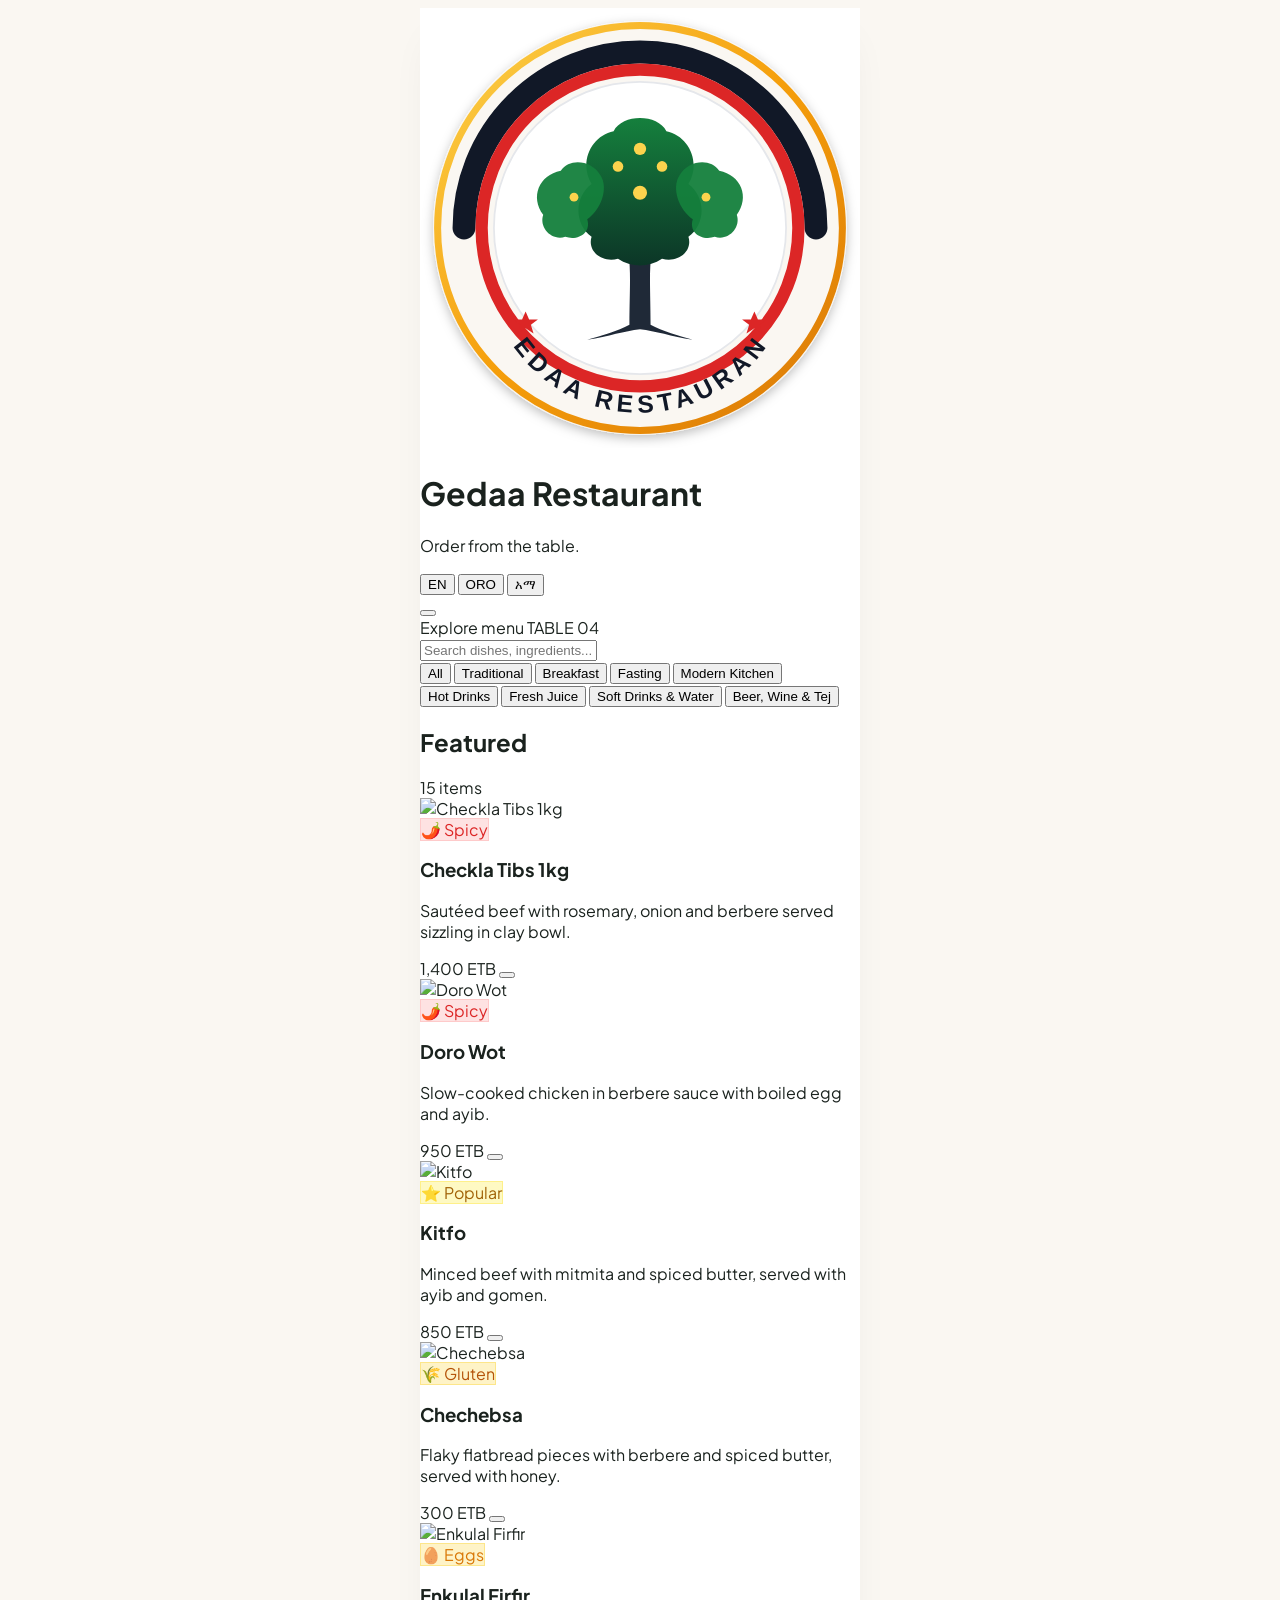
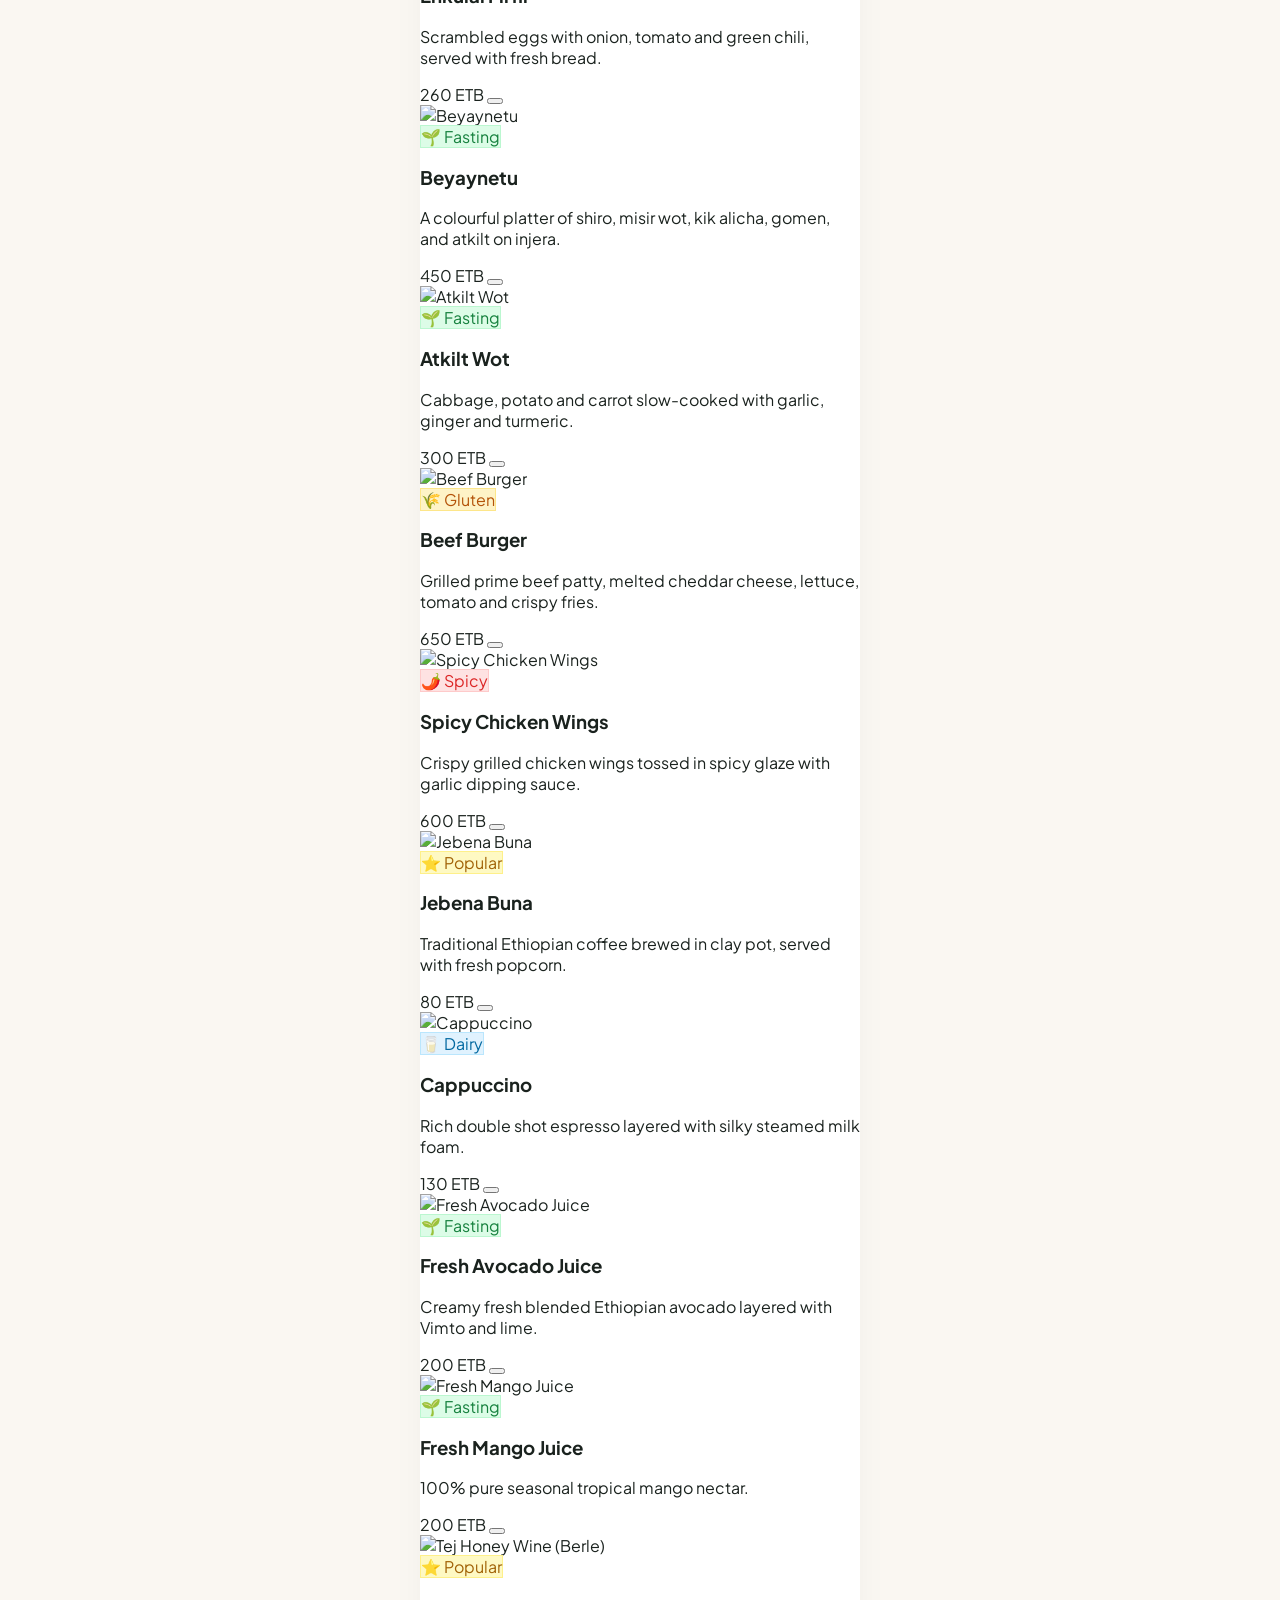
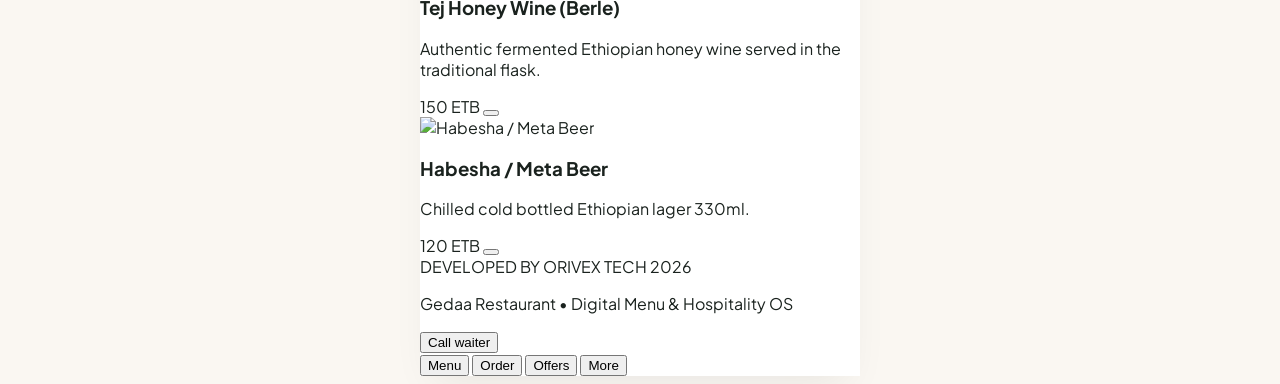
==== index.html @ 2286b6e9 "Add files via upload" ====
<!DOCTYPE html>
<html lang="en">
<head>
  <meta charset="UTF-8">
  <meta name="viewport" content="width=device-width, initial-scale=1.0, maximum-scale=1.0, user-scalable=no">
  <title>Gedaa Restaurant — Digital QR Menu</title>
  
  <!-- Favicon with Oromo Gedaa Symbol -->
  <link rel="icon" type="image/svg+xml" href="gedaa_logo.svg">

  <!-- Tailwind CSS CDN -->
  <script src="https://cdn.tailwindcss.com"></script>
  <script>
    tailwind.config = {
      theme: {
        extend: {
          colors: {
            forest: {
              DEFAULT: '#0c3627',
              light: '#134e38',
              dark: '#08251a',
              subtle: '#eaf4ee'
            },
            cream: {
              DEFAULT: '#faf7f2',
              card: '#ffffff',
              border: '#ede8e1'
            },
            gold: '#d4a373'
          }
        }
      }
    }
  </script>
  
  <!-- Lucide Icons -->
  <script src="https://unpkg.com/lucide@latest"></script>
  
  <!-- Custom Styles -->
  <link rel="stylesheet" href="styles.css">
</head>
<body class="bg-stone-100 min-h-screen text-stone-900 pb-12 selection:bg-emerald-200">

  <!-- Main Customer Mobile-First Frame -->
  <main id="app-root" class="min-h-screen">
    <!-- Rendered dynamically by JavaScript -->
  </main>

  <!-- Application Logic & Sanitizer -->
  <script src="app.js"></script>

  <!-- View Rendering Script -->
  <script>
    function renderApp() {
      const root = document.getElementById("app-root");
      const state = window.appState;
      const cartCount = getCartCount();

      root.innerHTML = `
        <div class="mobile-frame-container border-x border-stone-200">
          
          <!-- Top App Header with Oromo Gadaa Logo -->
          <div class="bg-forest text-white px-4 pt-4 pb-3 shadow-sm">
            <div class="flex items-center justify-between mb-3">
              <!-- Gedaa Restaurant Brand & Oromo Gadaa Symbol -->
              <div class="flex items-center gap-3">
                <div class="w-12 h-12 rounded-2xl overflow-hidden bg-white p-0.5 border-2 border-amber-400 shadow-md flex-shrink-0">
                  <img src="gedaa_logo.svg" alt="Oromo Gadaa Symbol" class="w-full h-full object-contain">
                </div>
                <div>
                  <h1 class="font-black text-lg leading-tight text-white tracking-tight">${escapeHtml(t("restaurantName"))}</h1>
                  <p class="text-emerald-200 text-xs font-medium">${escapeHtml(t("restaurantSubtitle"))}</p>
                </div>
              </div>

              <!-- Top Actions: Language Pill (EN | ORO | አማ) + Cart -->
              <div class="flex items-center gap-2">
                <div class="flex items-center bg-forest-dark border border-emerald-800/80 rounded-full p-1 text-[10px] font-extrabold">
                  <button onclick="setLanguage('en')" class="px-2 py-0.5 rounded-full ${state.lang === 'en' ? 'bg-emerald-600 text-white' : 'text-emerald-300'}">EN</button>
                  <button onclick="setLanguage('om')" class="px-2 py-0.5 rounded-full ${state.lang === 'om' ? 'bg-emerald-600 text-white' : 'text-emerald-300'}">ORO</button>
                  <button onclick="setLanguage('am')" class="px-2 py-0.5 rounded-full ${state.lang === 'am' ? 'bg-emerald-600 text-white' : 'text-emerald-300'}">አማ</button>
                </div>
                <button onclick="switchTab('order')" class="relative p-2 rounded-xl bg-forest-dark/80 text-emerald-200 hover:text-white border border-emerald-800">
                  <i data-lucide="shopping-bag" class="w-5 h-5"></i>
                  ${cartCount > 0 ? `<span class="absolute -top-1 -right-1 bg-amber-400 text-stone-900 font-extrabold text-[10px] w-4 h-4 rounded-full flex items-center justify-center">${cartCount}</span>` : ''}
                </button>
              </div>
            </div>

            <!-- Explore Menu Banner / Dropdown Pill -->
            <div class="flex items-center justify-between bg-forest-light/60 rounded-xl px-3 py-1.5 text-xs text-emerald-100 mb-3">
              <span class="flex items-center gap-1.5 font-medium">
                <i data-lucide="utensils" class="w-3.5 h-3.5 text-amber-300"></i>
                ${escapeHtml(t("exploreMenu"))}
              </span>
              <span class="text-[11px] bg-emerald-800/80 px-2 py-0.5 rounded-full font-semibold text-emerald-200">
                ${escapeHtml(t("tableLabel"))}
              </span>
            </div>

            <!-- Instant Search Bar -->
            <div class="relative">
              <i data-lucide="search" class="w-4 h-4 absolute left-3 top-1/2 -translate-y-1/2 text-stone-400"></i>
              <input type="text" 
                value="${escapeHtml(state.searchQuery)}" 
                oninput="window.appState.searchQuery = this.value; renderApp();"
                placeholder="${escapeHtml(t("searchPlaceholder"))}" 
                class="w-full bg-white text-stone-800 pl-9 pr-4 py-2.5 rounded-xl text-xs placeholder-stone-400 focus:outline-none focus:ring-2 focus:ring-emerald-400 shadow-sm font-medium">
            </div>
          </div>

          <!-- Main Content Tab Area -->
          <div class="p-4 pb-28">
            ${
              state.currentTab === "menu" ? renderMenuTabContent() :
              state.currentTab === "order" ? renderOrderTabContent() :
              state.currentTab === "offers" ? renderOffersTabContent() :
              renderMoreTabContent()
            }
          </div>

          <!-- Floating "Call Waiter" Button -->
          <div class="fixed bottom-20 right-4 z-30 max-w-[440px] pointer-events-none">
            <button id="callWaiterBtn" onclick="triggerCallWaiter()" 
              class="pointer-events-auto bg-forest hover:bg-forest-dark text-white px-4 py-2.5 rounded-full shadow-xl flex items-center gap-2 text-xs font-bold border-2 border-emerald-500/30 transition-transform active:scale-95">
              <i data-lucide="phone-call" class="w-4 h-4 text-emerald-300"></i>
              <span>${escapeHtml(t("callWaiter"))}</span>
            </button>
          </div>

          <!-- Fixed Bottom Navigation Bar -->
          <nav class="fixed bottom-0 left-0 right-0 z-40 bg-white border-t border-stone-200 shadow-lg">
            <div class="max-w-[440px] mx-auto flex items-center justify-around py-2">
              <button onclick="switchTab('menu')" class="flex flex-col items-center gap-1 py-1 px-3 ${state.currentTab === 'menu' ? 'text-forest font-bold' : 'text-stone-400 font-medium'}">
                <i data-lucide="book-open" class="w-5 h-5"></i>
                <span class="text-[11px]">${escapeHtml(t("menu"))}</span>
              </button>

              <button onclick="switchTab('order')" class="relative flex flex-col items-center gap-1 py-1 px-3 ${state.currentTab === 'order' ? 'text-forest font-bold' : 'text-stone-400 font-medium'}">
                <i data-lucide="shopping-bag" class="w-5 h-5"></i>
                ${cartCount > 0 ? `<span class="absolute top-0 right-2 bg-emerald-600 text-white font-bold text-[10px] w-4 h-4 rounded-full flex items-center justify-center">${cartCount}</span>` : ''}
                <span class="text-[11px]">${escapeHtml(t("order"))}</span>
              </button>

              <button onclick="switchTab('offers')" class="flex flex-col items-center gap-1 py-1 px-3 ${state.currentTab === 'offers' ? 'text-forest font-bold' : 'text-stone-400 font-medium'}">
                <i data-lucide="tag" class="w-5 h-5"></i>
                <span class="text-[11px]">${escapeHtml(t("offers"))}</span>
              </button>

              <button onclick="switchTab('more')" class="flex flex-col items-center gap-1 py-1 px-3 ${state.currentTab === 'more' ? 'text-forest font-bold' : 'text-stone-400 font-medium'}">
                <i data-lucide="more-horizontal" class="w-5 h-5"></i>
                <span class="text-[11px]">${escapeHtml(t("more"))}</span>
              </button>
            </div>
          </nav>
        </div>
      `;

      if (window.lucide) {
        lucide.createIcons();
      }
    }

    // TAB 1: MENU ITEMS & CATEGORIES (With XSS Sanitization)
    function renderMenuTabContent() {
      const state = window.appState;
      let dishes = state.dishes || [];

      if (state.selectedCategory !== "all") {
        dishes = dishes.filter(item => item.category === state.selectedCategory);
      }
      if (state.searchQuery.trim() !== "") {
        const q = state.searchQuery.toLowerCase();
        dishes = dishes.filter(item => {
          const tEn = (item.title_en || item.titleEn || '').toLowerCase();
          const tAm = (item.title_am || item.titleAm || '');
          const dEn = (item.desc_en || item.descEn || '').toLowerCase();
          const dAm = (item.desc_am || item.descAm || '');
          return tEn.includes(q) || tAm.includes(q) || dEn.includes(q) || dAm.includes(q);
        });
      }

      return `
        <!-- Categories Horizontal Scroll -->
        <div class="flex items-center gap-2 overflow-x-auto no-scrollbar -mx-4 px-4 pb-3 mb-3 pt-1">
          ${CATEGORIES.map(cat => {
            const isSelected = state.selectedCategory === cat.id;
            const catName = state.lang === 'am' ? cat.nameAm : (state.lang === 'om' ? (cat.nameOm || cat.nameEn) : cat.nameEn);
            const safeCatId = escapeHtml(cat.id);
            return `
              <button onclick="setCategory('${safeCatId}')" 
                class="flex items-center gap-1.5 px-3 py-2 rounded-xl text-xs font-semibold whitespace-nowrap transition-all flex-shrink-0 ${
                  isSelected 
                    ? 'bg-forest text-white shadow-sm ring-1 ring-forest' 
                    : 'bg-white text-stone-600 border border-stone-200/90 hover:bg-stone-50'
                }">
                <i data-lucide="${escapeHtml(cat.icon)}" class="w-3.5 h-3.5"></i>
                <span>${escapeHtml(catName)}</span>
              </button>
            `;
          }).join("")}
        </div>

        <!-- Featured Section Header -->
        ${state.selectedCategory === 'all' && !state.searchQuery ? `
          <div class="flex items-center justify-between mb-3 mt-1">
            <h2 class="text-sm font-extrabold text-stone-800 tracking-tight flex items-center gap-1.5">
              <span class="w-2 h-2 rounded-full bg-amber-500"></span>
              ${escapeHtml(t("featured"))}
            </h2>
            <span class="text-[11px] text-stone-400 font-medium">${dishes.length} items</span>
          </div>
        ` : ''}

        <!-- Dish Cards List -->
        <div class="space-y-3.5">
          ${dishes.map(item => {
            const qty = state.cart[item.id] || 0;
            const title = getItemTranslation(item, "title");
            const desc = getItemTranslation(item, "desc");
            const isSoldOut = item.is_available === false || item.is_available === 0;
            const safeId = escapeHtml(item.id);
            const safeTitle = escapeHtml(title);
            const safeDesc = escapeHtml(desc);
            const safeImage = sanitizeUrl(item.image);

            return `
              <div class="bg-white rounded-2xl p-3.5 border border-stone-200/80 shadow-[0_2px_8px_rgba(0,0,0,0.04)] flex gap-3.5 items-start ${isSoldOut ? 'opacity-60 grayscale' : ''}">
                <div class="relative w-24 h-24 flex-shrink-0 rounded-xl overflow-hidden bg-stone-100 border border-stone-100">
                  <img src="${safeImage}" alt="${safeTitle}" loading="lazy" referrerpolicy="no-referrer" onerror="this.onerror=null; this.src='https://images.unsplash.com/photo-1546069901-ba9599a7e63c?w=600&auto=format&fit=crop&q=80';" class="w-full h-full object-cover">
                  ${isSoldOut ? `<span class="absolute inset-0 bg-black/60 text-white font-bold text-[10px] flex items-center justify-center">${escapeHtml(t("soldOut"))}</span>` : ''}
                </div>

                <div class="flex-1 min-w-0">
                  <div class="flex flex-wrap gap-1 mb-1">
                    ${(item.badges || []).map(b => {
                      if (b === 'spicy') return `<span class="badge-spicy text-[10px] font-bold px-1.5 py-0.5 rounded-md">🌶️ Spicy</span>`;
                      if (b === 'gluten') return `<span class="badge-gluten text-[10px] font-bold px-1.5 py-0.5 rounded-md">🌾 Gluten</span>`;
                      if (b === 'fasting') return `<span class="badge-fasting text-[10px] font-bold px-1.5 py-0.5 rounded-md">🌱 Fasting</span>`;
                      if (b === 'dairy') return `<span class="badge-dairy text-[10px] font-bold px-1.5 py-0.5 rounded-md">🥛 Dairy</span>`;
                      if (b === 'popular') return `<span class="badge-popular text-[10px] font-bold px-1.5 py-0.5 rounded-md">⭐ Popular</span>`;
                      if (b === 'eggs') return `<span class="badge-eggs text-[10px] font-bold px-1.5 py-0.5 rounded-md">🥚 Eggs</span>`;
                      return '';
                    }).join("")}
                  </div>

                  <h3 class="font-bold text-stone-900 text-sm leading-snug line-clamp-1 mb-0.5">${safeTitle}</h3>
                  <p class="text-[11px] text-stone-500 line-clamp-2 leading-relaxed mb-2.5 font-normal">${safeDesc}</p>

                  <div class="flex items-center justify-between mt-auto pt-1 border-t border-stone-100">
                    <span class="font-extrabold text-stone-900 text-sm">
                      ${Number(item.price).toLocaleString()} <span class="text-[11px] font-medium text-stone-500">${escapeHtml(t("currency"))}</span>
                    </span>

                    ${
                      isSoldOut ? `
                        <span class="text-[11px] font-bold text-rose-600 bg-rose-50 px-2 py-0.5 rounded-lg border border-rose-200">${escapeHtml(t("soldOut"))}</span>
                      ` : qty > 0 ? `
                        <div class="flex items-center bg-stone-100 rounded-lg p-0.5 border border-stone-200">
                          <button onclick="removeFromCart('${safeId}')" class="w-6 h-6 flex items-center justify-center rounded-md bg-white text-stone-800 shadow-xs font-bold text-xs hover:bg-stone-50">-</button>
                          <span class="w-6 text-center text-xs font-extrabold text-stone-900">${qty}</span>
                          <button onclick="addToCart('${safeId}')" class="w-6 h-6 flex items-center justify-center rounded-md bg-forest text-white shadow-xs font-bold text-xs hover:bg-forest-dark">+</button>
                        </div>
                      ` : `
                        <button onclick="addToCart('${safeId}')" 
                          class="w-8 h-8 rounded-xl bg-forest hover:bg-forest-dark text-white flex items-center justify-center shadow-sm transition-transform active:scale-95">
                          <i data-lucide="plus" class="w-4 h-4"></i>
                        </button>
                      `
                    }
                  </div>
                </div>
              </div>
            `;
          }).join("")}

          ${dishes.length === 0 ? `
            <div class="text-center py-12 text-stone-400">
              <i data-lucide="search-x" class="w-10 h-10 mx-auto mb-2 text-stone-300"></i>
              <p class="text-xs font-medium">No dishes match your search.</p>
            </div>
          ` : ''}
        </div>

        <!-- Fitted Green Footage / Footer -->
        <div class="mt-8 -mx-4 -mb-4 px-4 py-5 bg-forest text-white text-center border-t-2 border-amber-400/40 shadow-inner">
          <div class="flex items-center justify-center gap-2">
            <span class="w-2 h-2 rounded-full bg-amber-400"></span>
            <span class="text-xs font-black tracking-widest text-white uppercase">
              DEVELOPED BY ORIVEX TECH 2026
            </span>
            <span class="w-2 h-2 rounded-full bg-amber-400"></span>
          </div>
          <p class="text-[10px] text-emerald-200/90 font-medium mt-1">Gedaa Restaurant • Digital Menu & Hospitality OS</p>
        </div>
      `;
    }

    // TAB 2: ORDER & BILL CHECKOUT SCREEN
    function renderOrderTabContent() {
      const state = window.appState;
      const cartCount = getCartCount();
      const { subtotal, serviceCharge, vat, total } = calculateBill();

      if (cartCount === 0) {
        return `
          <div class="text-center py-16 px-4">
            <div class="w-20 h-20 bg-stone-100 rounded-full flex items-center justify-center mx-auto mb-4 text-stone-400">
              <i data-lucide="shopping-bag" class="w-10 h-10"></i>
            </div>
            <h3 class="text-base font-bold text-stone-800 mb-1">${escapeHtml(t("yourCartEmpty"))}</h3>
            <p class="text-xs text-stone-500 mb-6 max-w-xs mx-auto">${escapeHtml(t("addDishPrompt"))}</p>
            <button onclick="switchTab('menu')" class="bg-forest hover:bg-forest-dark text-white text-xs font-bold px-6 py-3 rounded-xl shadow-md transition-all">
              ${escapeHtml(t("browseMenu"))}
            </button>
          </div>
        `;
      }

      return `
        <div class="space-y-4">
          <div class="flex items-center justify-between pb-2 border-b border-stone-200">
            <h2 class="text-base font-extrabold text-stone-900">${escapeHtml(t("order"))}</h2>
            <span class="text-xs font-semibold text-emerald-800 bg-emerald-50 px-2 py-0.5 rounded-full border border-emerald-200">
              ${escapeHtml(t("tableLabel"))} • ${cartCount} items
            </span>
          </div>

          <!-- Order Items List -->
          <div class="space-y-2.5">
            ${Object.entries(state.cart).map(([id, qty]) => {
              const item = state.dishes.find(m => m.id === id);
              if (!item) return '';
              const title = getItemTranslation(item, "title");
              const safeTitle = escapeHtml(title);
              const safeImage = sanitizeUrl(item.image);
              const safeId = escapeHtml(item.id);

              return `
                <div class="bg-white rounded-2xl p-3 border border-stone-200 flex items-center gap-3">
                  <img src="${safeImage}" alt="${safeTitle}" loading="lazy" referrerpolicy="no-referrer" onerror="this.onerror=null; this.src='https://images.unsplash.com/photo-1546069901-ba9599a7e63c?w=600&auto=format&fit=crop&q=80';" class="w-14 h-14 rounded-xl object-cover">
                  <div class="flex-1 min-w-0">
                    <h4 class="font-bold text-xs text-stone-900 line-clamp-1">${safeTitle}</h4>
                    <p class="text-[11px] text-stone-500">${Number(item.price).toLocaleString()} ${escapeHtml(t("currency"))}</p>
                  </div>
                  <div class="flex items-center bg-stone-100 rounded-lg p-0.5 border border-stone-200">
                    <button onclick="removeFromCart('${safeId}')" class="w-6 h-6 flex items-center justify-center rounded-md bg-white text-stone-800 font-bold text-xs">-</button>
                    <span class="w-6 text-center text-xs font-extrabold text-stone-900">${qty}</span>
                    <button onclick="addToCart('${safeId}')" class="w-6 h-6 flex items-center justify-center rounded-md bg-forest text-white font-bold text-xs">+</button>
                  </div>
                </div>
              `;
            }).join("")}
          </div>

          <!-- Bill Calculation Breakdown -->
          <div class="bg-white rounded-2xl p-4 border border-stone-200 space-y-2 text-xs">
            <div class="flex justify-between text-stone-600">
              <span>${escapeHtml(t("subtotal"))}</span>
              <span class="font-semibold text-stone-800">${subtotal.toLocaleString()} ${escapeHtml(t("currency"))}</span>
            </div>
            <div class="flex justify-between text-stone-600">
              <span>${escapeHtml(t("serviceCharge"))}</span>
              <span class="font-semibold text-stone-800">${serviceCharge.toLocaleString()} ${escapeHtml(t("currency"))}</span>
            </div>
            <div class="flex justify-between text-stone-600 pb-2 border-b border-stone-100">
              <span>${escapeHtml(t("vat"))}</span>
              <span class="font-semibold text-stone-800">${vat.toLocaleString()} ${escapeHtml(t("currency"))}</span>
            </div>
            <div class="flex justify-between text-stone-900 font-extrabold text-sm pt-1">
              <span>${escapeHtml(t("total"))}</span>
              <span class="text-emerald-800 text-base">${total.toLocaleString()} ${escapeHtml(t("currency"))}</span>
            </div>
          </div>

          <!-- Dine in vs Takeaway Toggle -->
          <div class="bg-stone-100 p-1 rounded-xl flex gap-1 border border-stone-200">
            <button onclick="window.appState.orderType = 'dine_in'; renderApp();" 
              class="flex-1 py-2 text-xs font-bold rounded-lg flex items-center justify-center gap-1.5 transition-all ${
                state.orderType === 'dine_in' ? 'bg-forest text-white shadow-sm' : 'text-stone-600 hover:text-stone-900'
              }">
              <i data-lucide="utensils" class="w-3.5 h-3.5"></i>
              <span>${escapeHtml(t("dineIn"))}</span>
            </button>
            <button onclick="window.appState.orderType = 'takeaway'; renderApp();" 
              class="flex-1 py-2 text-xs font-bold rounded-lg flex items-center justify-center gap-1.5 transition-all ${
                state.orderType === 'takeaway' ? 'bg-forest text-white shadow-sm' : 'text-stone-600 hover:text-stone-900'
              }">
              <i data-lucide="shopping-bag" class="w-3.5 h-3.5"></i>
              <span>${escapeHtml(t("takeaway"))}</span>
            </button>
          </div>

          <!-- Customer Form -->
          <div class="bg-white rounded-2xl p-4 border border-stone-200 space-y-3">
            <div>
              <input type="text" 
                value="${escapeHtml(state.customerName)}"
                maxlength="100"
                oninput="window.appState.customerName = this.value"
                placeholder="${escapeHtml(t("yourName"))}" 
                class="w-full bg-stone-50 text-stone-800 px-3 py-2 rounded-xl text-xs border border-stone-200 focus:outline-none focus:ring-1 focus:ring-forest">
            </div>
            <div>
              <input type="tel" 
                value="${escapeHtml(state.customerPhone)}"
                maxlength="30"
                oninput="window.appState.customerPhone = this.value"
                placeholder="${escapeHtml(t("phone"))}" 
                class="w-full bg-stone-50 text-stone-800 px-3 py-2 rounded-xl text-xs border border-stone-200 focus:outline-none focus:ring-1 focus:ring-forest">
            </div>

            <!-- Notes & Timing Accordion -->
            <details class="text-xs pt-1">
              <summary class="font-semibold text-stone-700 cursor-pointer flex items-center justify-between text-[11px]">
                <span>${escapeHtml(t("noteCouponTiming"))}</span>
                <i data-lucide="chevron-down" class="w-3.5 h-3.5 text-stone-400"></i>
              </summary>
              <div class="pt-2 space-y-2">
                <textarea 
                  maxlength="500"
                  oninput="window.appState.orderNotes = this.value"
                  placeholder="${escapeHtml(t("specialInstructionsPlaceholder"))}" 
                  class="w-full bg-stone-50 text-stone-800 p-2 rounded-xl text-xs border border-stone-200 focus:outline-none focus:ring-1 focus:ring-forest h-16">${escapeHtml(state.orderNotes)}</textarea>
                <input type="text" 
                  maxlength="50"
                  value="${escapeHtml(state.couponCode)}"
                  oninput="window.appState.couponCode = this.value"
                  placeholder="${escapeHtml(t("couponPlaceholder"))}" 
                  class="w-full bg-stone-50 text-stone-800 px-3 py-2 rounded-xl text-xs border border-stone-200 focus:outline-none focus:ring-1 focus:ring-forest">
              </div>
            </details>
          </div>

          <!-- Place Order Sticky Action -->
          <div class="pt-2">
            <button onclick="placeOrder()" 
              class="w-full bg-forest hover:bg-forest-dark text-white font-extrabold text-sm py-3.5 px-4 rounded-2xl shadow-xl flex items-center justify-center gap-2 transition-transform active:scale-[0.98]">
              <i data-lucide="check-circle" class="w-4 h-4 text-emerald-400"></i>
              <span>${escapeHtml(t("placeOrder"))} • ${total.toLocaleString()} ${escapeHtml(t("currency"))}</span>
            </button>
          </div>
        </div>
      `;
    }

    // TAB 3: OFFERS
    function renderOffersTabContent() {
      return `
        <div class="py-12 px-4 text-center">
          <div class="w-16 h-16 bg-amber-50 rounded-2xl flex items-center justify-center mx-auto mb-3 text-amber-600 border border-amber-100">
            <i data-lucide="ticket-percent" class="w-8 h-8"></i>
          </div>
          <h3 class="text-base font-bold text-stone-800 mb-1">${escapeHtml(t("noOffersTitle"))}</h3>
          <p class="text-xs text-stone-500 mb-6">${escapeHtml(t("noOffersDesc"))}</p>
          <button onclick="switchTab('menu')" class="bg-forest text-white text-xs font-semibold px-5 py-2.5 rounded-xl shadow-sm">
            ${escapeHtml(t("browseMenu"))}
          </button>
        </div>
      `;
    }

    // TAB 4: MORE SCREEN
    function renderMoreTabContent() {
      const state = window.appState;
      return `
        <div class="space-y-4">
          <div class="bg-white rounded-2xl p-4 border border-stone-200 flex items-center gap-3">
            <div class="w-14 h-14 rounded-2xl overflow-hidden bg-white p-0.5 border border-stone-200 flex-shrink-0">
              <img src="gedaa_logo.svg" alt="Gedaa Logo" class="w-full h-full object-contain">
            </div>
            <div>
              <h3 class="font-extrabold text-stone-900 text-sm">${escapeHtml(t("restaurantName"))}</h3>
              <p class="text-[11px] text-stone-500">${escapeHtml(t("addressValue"))}</p>
            </div>
          </div>

          <div class="bg-white rounded-2xl p-4 border border-stone-200">
            <h4 class="text-[10px] font-bold text-stone-400 tracking-wider mb-2">ORDERS & ACTIVITY</h4>
            <div class="flex items-center justify-between py-1 cursor-pointer">
              <div>
                <p class="font-bold text-xs text-stone-800">${escapeHtml(t("orderHistory"))}</p>
                <p class="text-[11px] text-stone-400">${escapeHtml(t("orderHistoryDesc"))}</p>
              </div>
              <i data-lucide="chevron-right" class="w-4 h-4 text-stone-300"></i>
            </div>
          </div>

          <div class="bg-white rounded-2xl p-4 border border-stone-200 space-y-3">
            <h4 class="text-[10px] font-bold text-stone-400 tracking-wider">${escapeHtml(t("preferences"))}</h4>
            <div class="flex items-center justify-between py-1">
              <div>
                <p class="font-bold text-xs text-stone-800">${escapeHtml(t("language"))}</p>
                <p class="text-[11px] text-stone-400">${escapeHtml(t("languageDesc"))}</p>
              </div>
              <div class="flex items-center bg-stone-100 rounded-lg p-0.5 text-xs font-bold border border-stone-200">
                <button onclick="setLanguage('en')" class="px-2 py-0.5 rounded ${state.lang === 'en' ? 'bg-forest text-white' : 'text-stone-600'}">EN</button>
                <button onclick="setLanguage('om')" class="px-2 py-0.5 rounded ${state.lang === 'om' ? 'bg-forest text-white' : 'text-stone-600'}">ORO</button>
                <button onclick="setLanguage('am')" class="px-2 py-0.5 rounded ${state.lang === 'am' ? 'bg-forest text-white' : 'text-stone-600'}">አማ</button>
              </div>
            </div>
            <div class="flex items-center justify-between py-1 border-t border-stone-100 cursor-pointer">
              <div>
                <p class="font-bold text-xs text-stone-800">${escapeHtml(t("callRestaurant"))}</p>
                <p class="text-[11px] text-stone-400">${escapeHtml(t("callRestaurantDesc"))}</p>
              </div>
              <i data-lucide="phone" class="w-4 h-4 text-emerald-700"></i>
            </div>
          </div>

          <div class="bg-white rounded-2xl p-4 border border-stone-200 space-y-2.5">
            <h4 class="text-[10px] font-bold text-stone-400 tracking-wider">${escapeHtml(t("restaurantInfo"))}</h4>
            <div>
              <p class="font-bold text-xs text-stone-800">${escapeHtml(t("openingHours"))}</p>
              <p class="text-[11px] text-stone-500">${escapeHtml(t("openingHoursValue"))}</p>
            </div>
            <div class="pt-1 border-t border-stone-100">
              <p class="font-bold text-xs text-stone-800">${escapeHtml(t("addressDirections"))}</p>
              <p class="text-[11px] text-stone-500">${escapeHtml(t("addressValue"))}</p>
            </div>
          </div>

          <!-- Fitted Green Footage / Footer in More Screen -->
          <div class="mt-6 -mx-4 -mb-4 px-4 py-5 bg-forest text-white text-center border-t-2 border-amber-400/40 shadow-inner">
            <div class="flex items-center justify-center gap-2">
              <span class="w-2 h-2 rounded-full bg-amber-400"></span>
              <span class="text-xs font-black tracking-widest text-white uppercase">
                DEVELOPED BY ORIVEX TECH 2026
              </span>
              <span class="w-2 h-2 rounded-full bg-amber-400"></span>
            </div>
            <p class="text-[10px] text-emerald-200/90 font-medium mt-1">Bespoke Hospitality Engineering • Oromia, Ethiopia</p>
          </div>
        </div>
      `;
    }

    // Initial Load
    document.addEventListener("DOMContentLoaded", () => {
      renderApp();
    });
  </script>
</body>
</html>
---- styles.css ----
@import url('https://fonts.googleapis.com/css2?family=Noto+Sans+Ethiopic:wght@400;500;600;700&family=Plus+Jakarta+Sans:wght@400;500;600;700;800&display=swap');

:root {
  --primary-forest: #0c3627;
  --primary-forest-hover: #08271c;
  --accent-gold: #d4a373;
  --bg-cream: #faf7f2;
  --card-border: #ede8e1;
  --text-dark: #1a221e;
  --text-muted: #64746d;
}

body {
  font-family: 'Plus Jakarta Sans', 'Noto Sans Ethiopic', -apple-system, BlinkMacSystemFont, "Segoe UI", Roboto, sans-serif;
  background-color: var(--bg-cream);
  color: var(--text-dark);
  -webkit-font-smoothing: antialiased;
  -moz-osx-font-smoothing: grayscale;
}

/* Ethiopic Typography Enhancements */
[lang="am"] {
  font-family: 'Noto Sans Ethiopic', 'Plus Jakarta Sans', sans-serif;
  letter-spacing: 0.01em;
}

/* Custom Scrollbars */
.no-scrollbar::-webkit-scrollbar {
  display: none;
}
.no-scrollbar {
  -ms-overflow-style: none;
  scrollbar-width: none;
}

/* Badge Styles */
.badge-spicy {
  background-color: #fee2e2;
  color: #dc2626;
  border: 1px solid #fecaca;
}
.badge-gluten {
  background-color: #fef3c7;
  color: #b45309;
  border: 1px solid #fde68a;
}
.badge-fasting {
  background-color: #dcfce7;
  color: #15803d;
  border: 1px solid #bbf7d0;
}
.badge-dairy {
  background-color: #e0f2fe;
  color: #0369a1;
  border: 1px solid #bae6fd;
}
.badge-popular {
  background-color: #fef9c3;
  color: #a16207;
  border: 1px solid #fef08a;
}
.badge-eggs {
  background-color: #fef3c7;
  color: #d97706;
  border: 1px solid #fde68a;
}

/* Mobile Container Simulation */
.mobile-frame-container {
  max-width: 440px;
  margin: 0 auto;
  min-height: 100vh;
  background-color: #ffffff;
  position: relative;
  box-shadow: 0 20px 40px -15px rgba(0, 0, 0, 0.08);
}

@media (max-width: 640px) {
  .mobile-frame-container {
    max-width: 100%;
    box-shadow: none;
  }
}

/* Animations */
@keyframes scaleUp {
  from {
    opacity: 0;
    transform: scale(0.95);
  }
  to {
    opacity: 1;
    transform: scale(1);
  }
}

.animate-scaleUp {
  animation: scaleUp 0.2s cubic-bezier(0.16, 1, 0.3, 1) forwards;
}

/* Tap Highlight */
button, a {
  -webkit-tap-highlight-color: transparent;
}

/* ==========================================
   ORIVEX TECH SIGNATURE GREEN FOOTAGE
   ========================================== */
.orivex-green-badge {
  background: linear-gradient(135deg, #0c3627 0%, #15573e 100%);
  border: 1px solid #1e7253;
  color: #ffffff;
  box-shadow: 0 4px 12px rgba(12, 54, 39, 0.25);
  transition: all 0.2s ease-in-out;
}

.orivex-green-badge:hover {
  background: linear-gradient(135deg, #0f402f 0%, #1a6b4d 100%);
  border-color: #268d66;
  box-shadow: 0 6px 16px rgba(12, 54, 39, 0.35);
}

.orivex-green-banner {
  background-color: #0c3627;
  color: #ffffff;
  border-top: 1px solid #134e38;
}
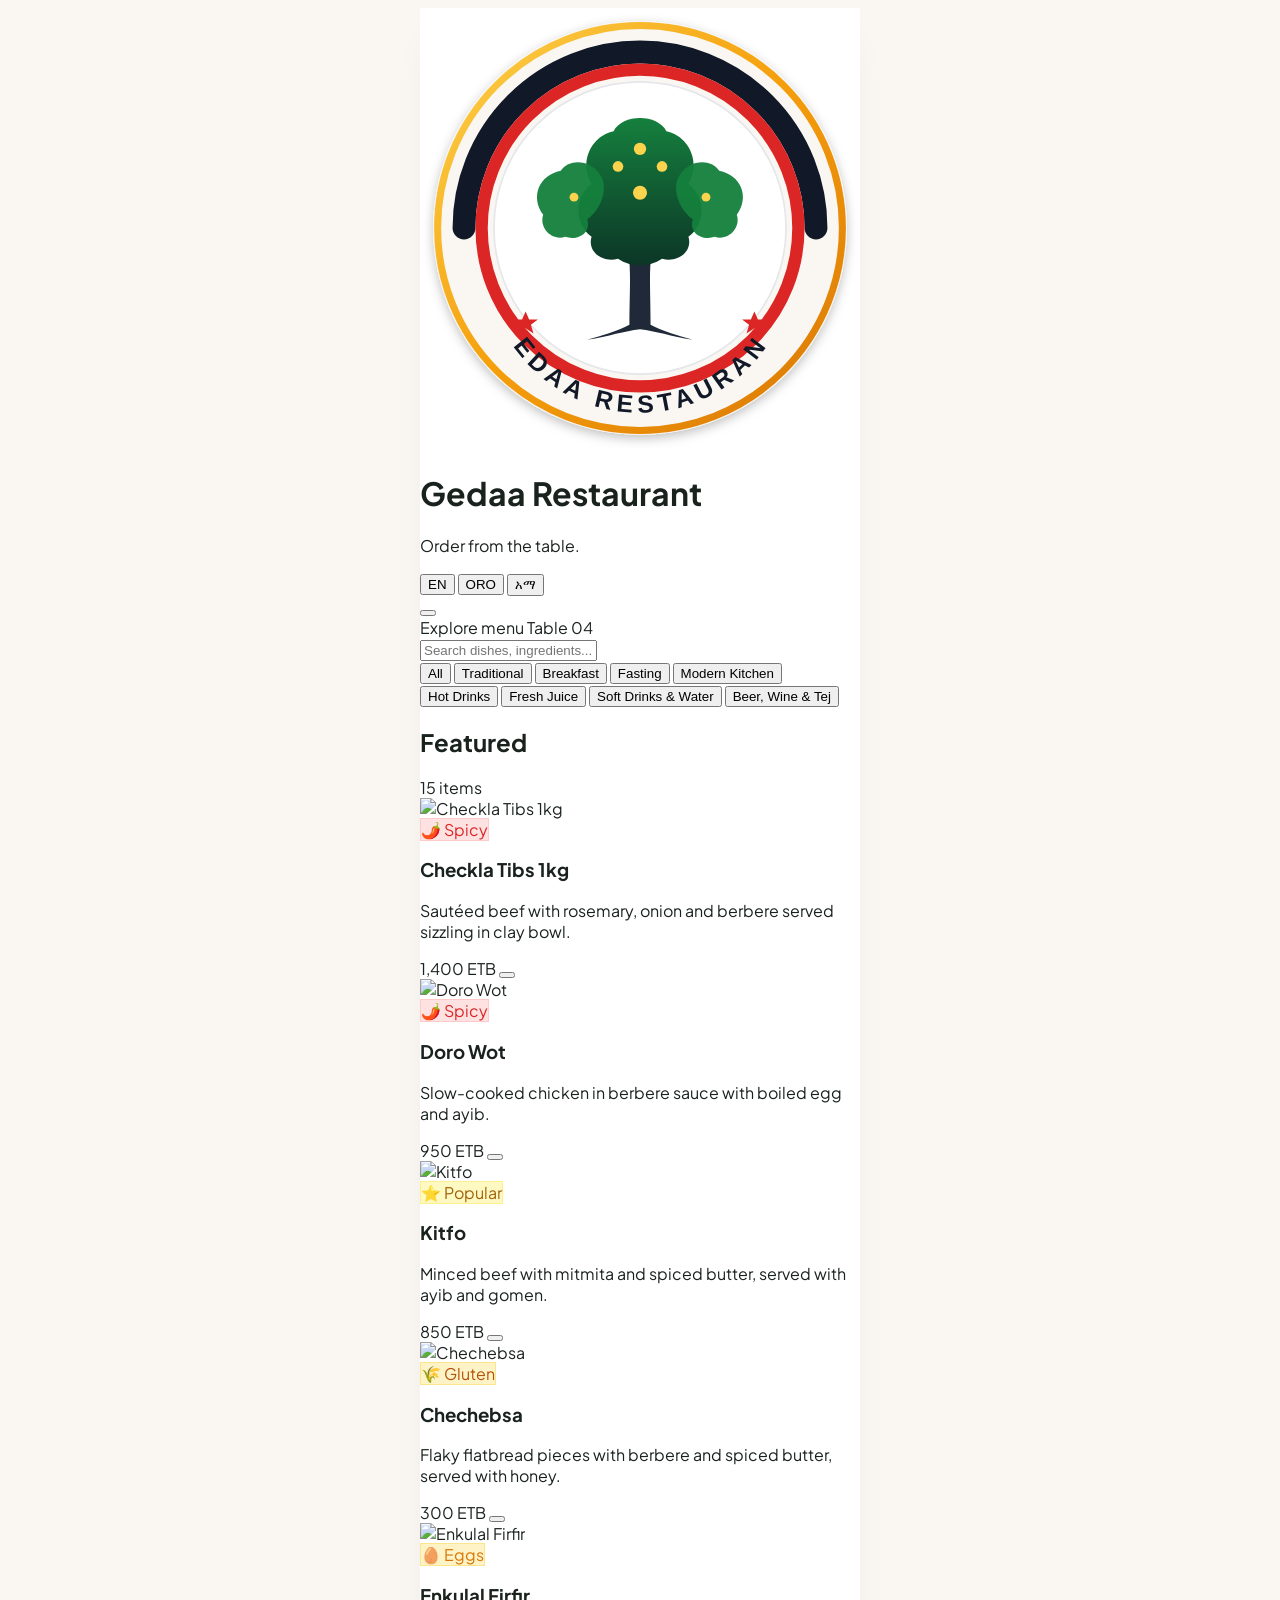
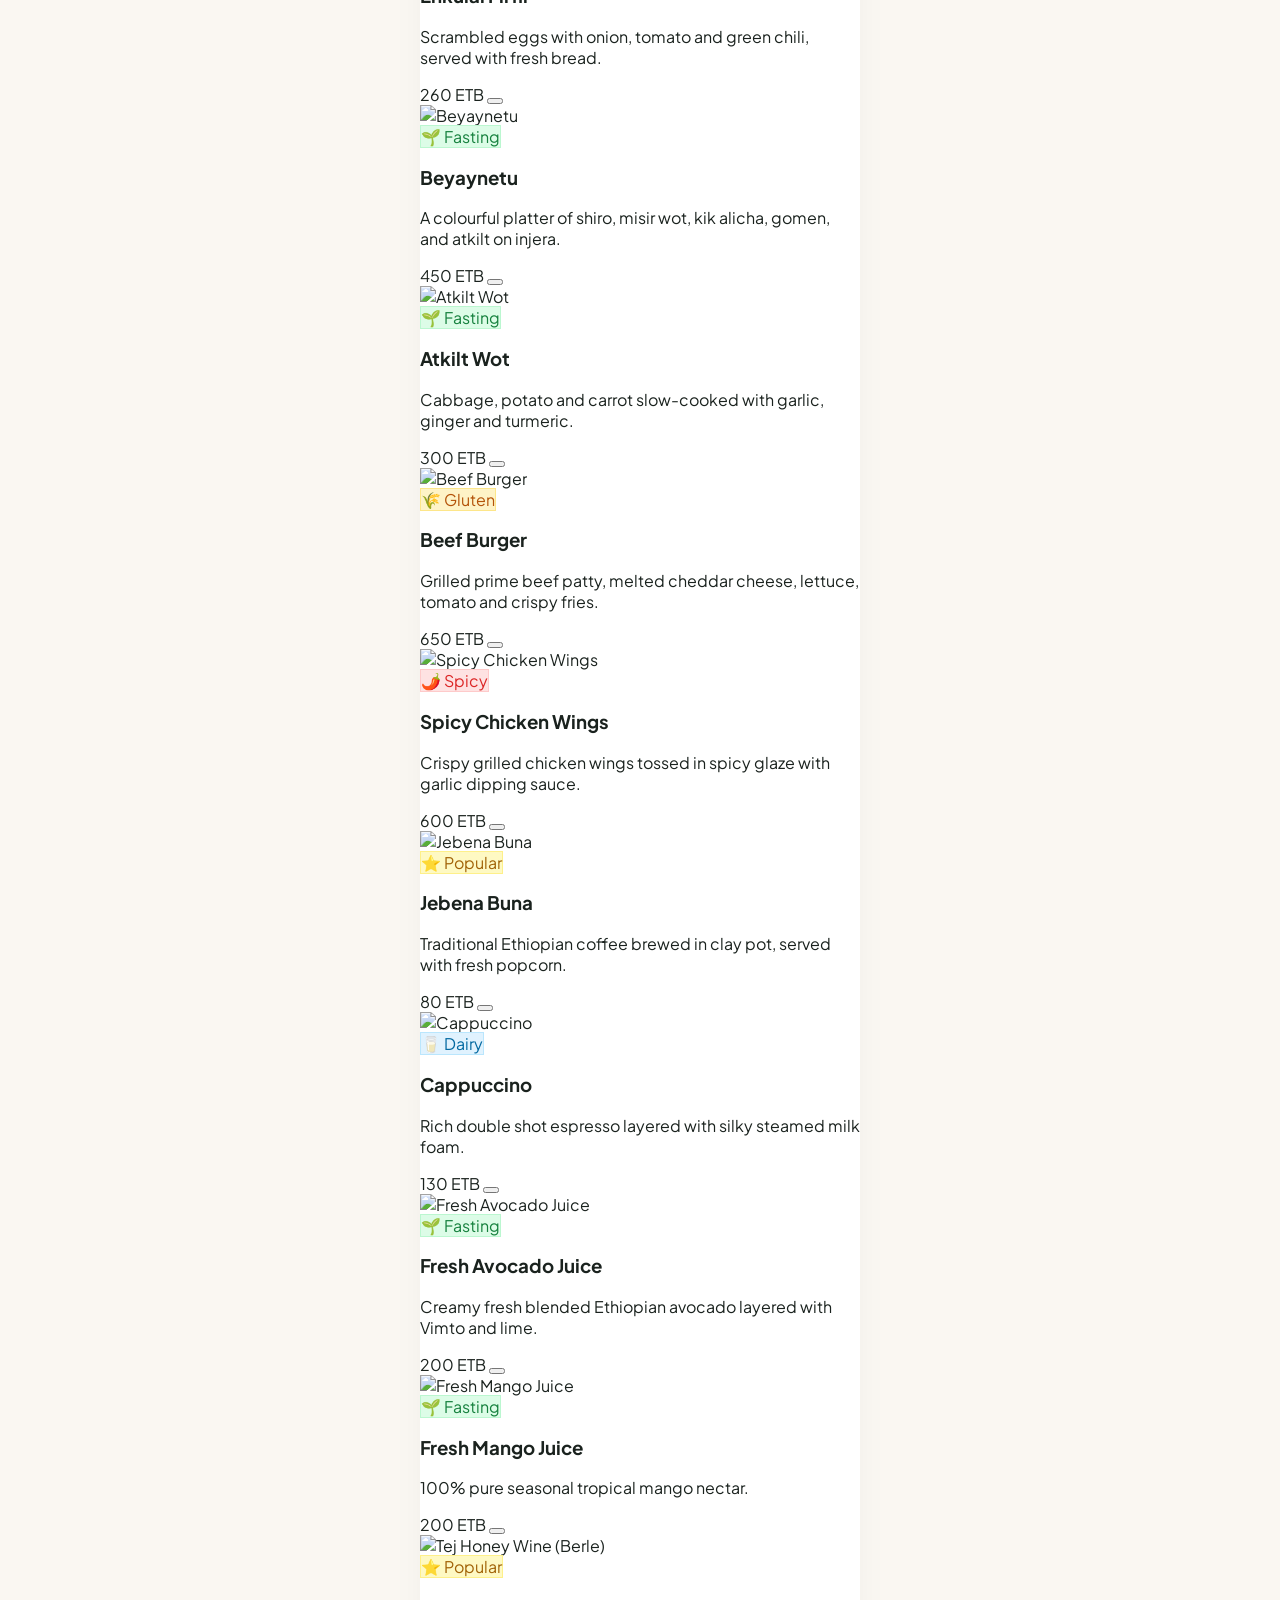
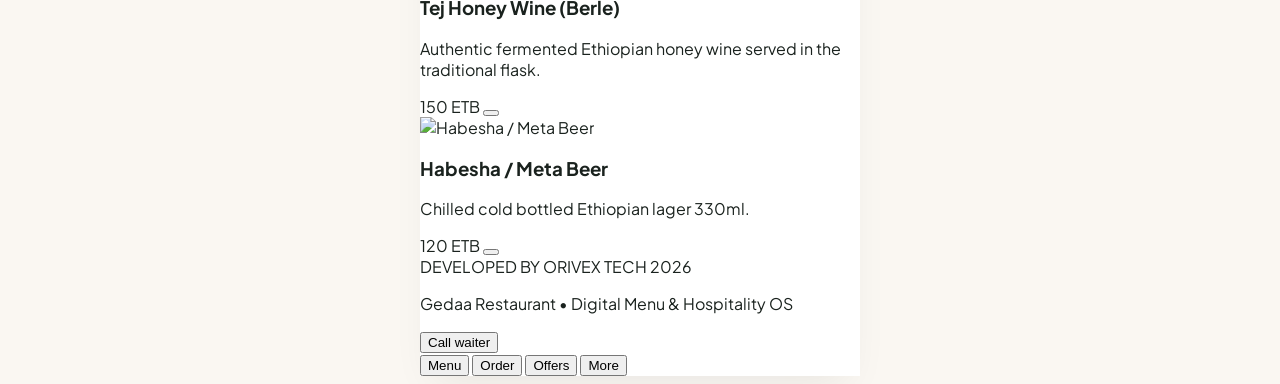
==== commit 633cc0c2: "Add files via upload" ====
--- a/index.html
+++ b/index.html
@@ -94,7 +94,7 @@
                 ${escapeHtml(t("exploreMenu"))}
               </span>
               <span class="text-[11px] bg-emerald-800/80 px-2 py-0.5 rounded-full font-semibold text-emerald-200">
-                ${escapeHtml(t("tableLabel"))}
+                ${state.lang === 'am' ? 'ጠረጴዛ' : state.lang === 'om' ? 'Minjaala' : 'Table'} ${escapeHtml(state.tableNumber)}
               </span>
             </div>
 
